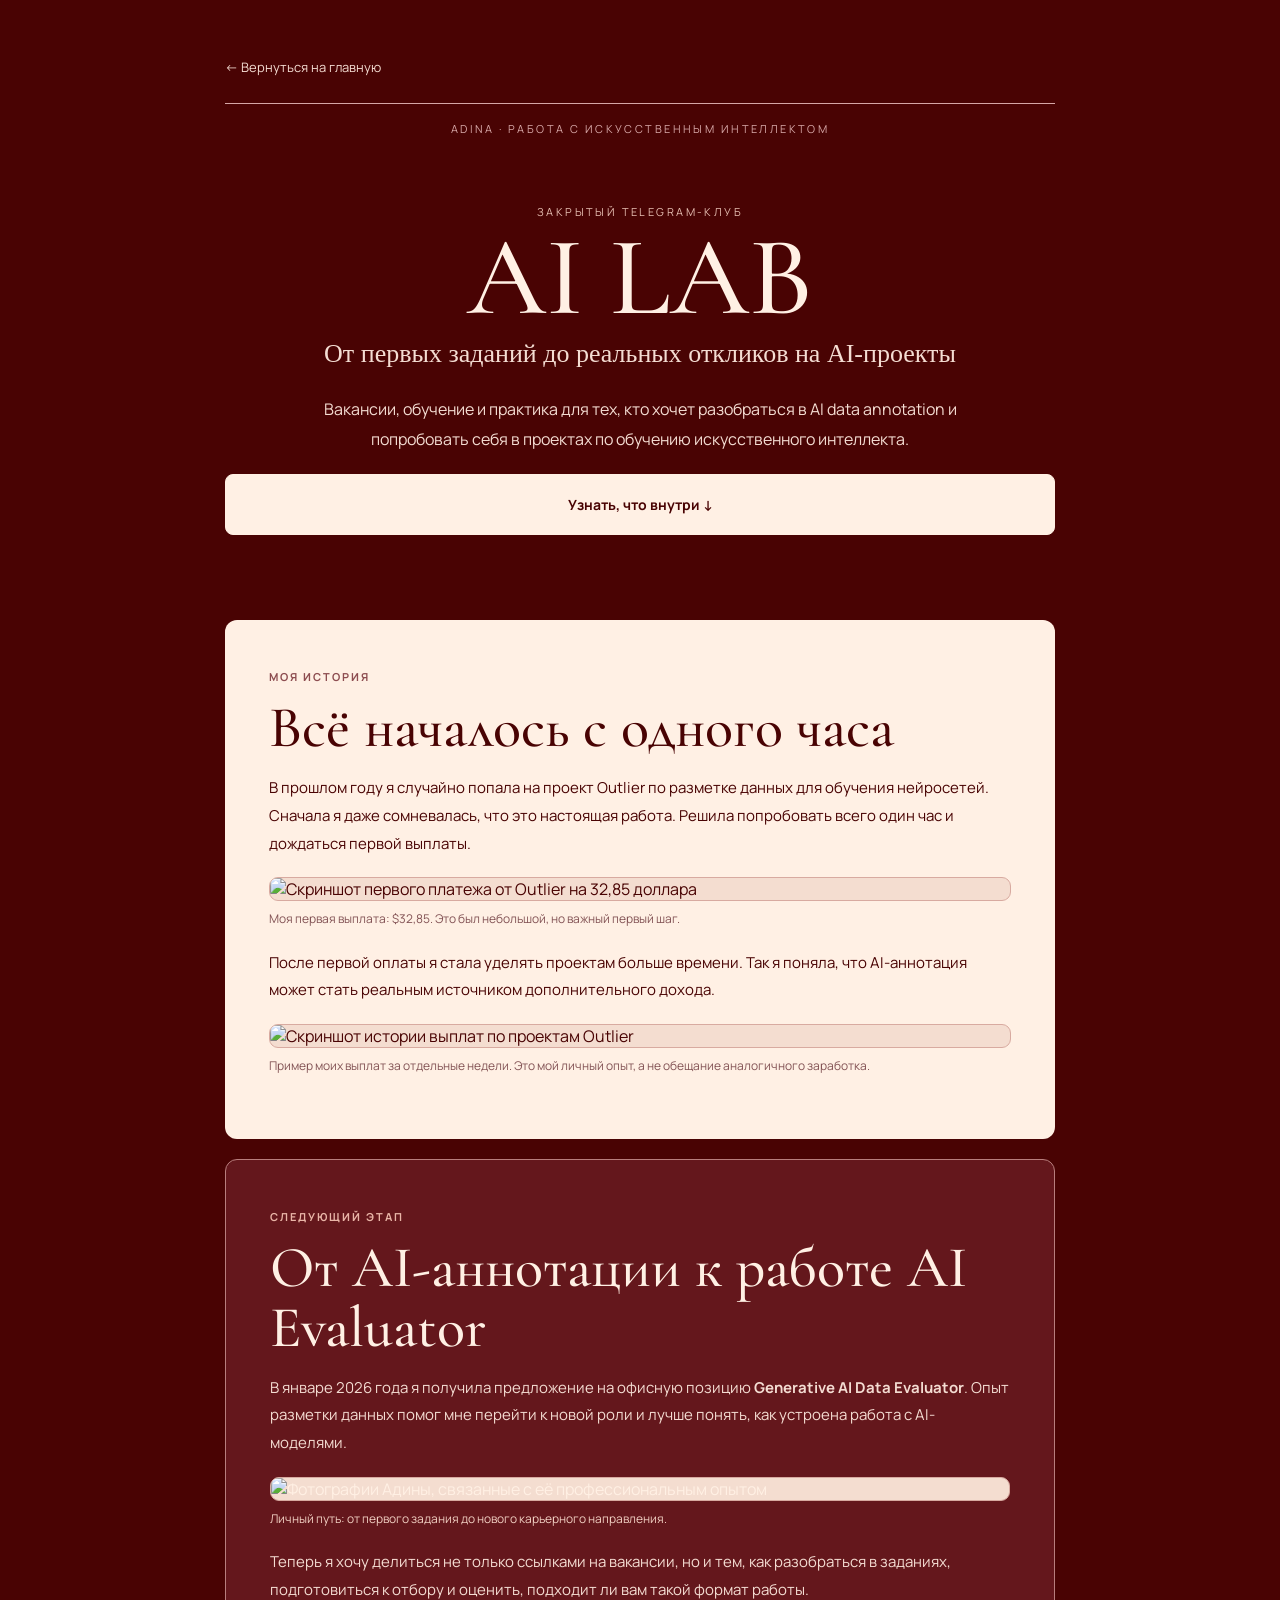
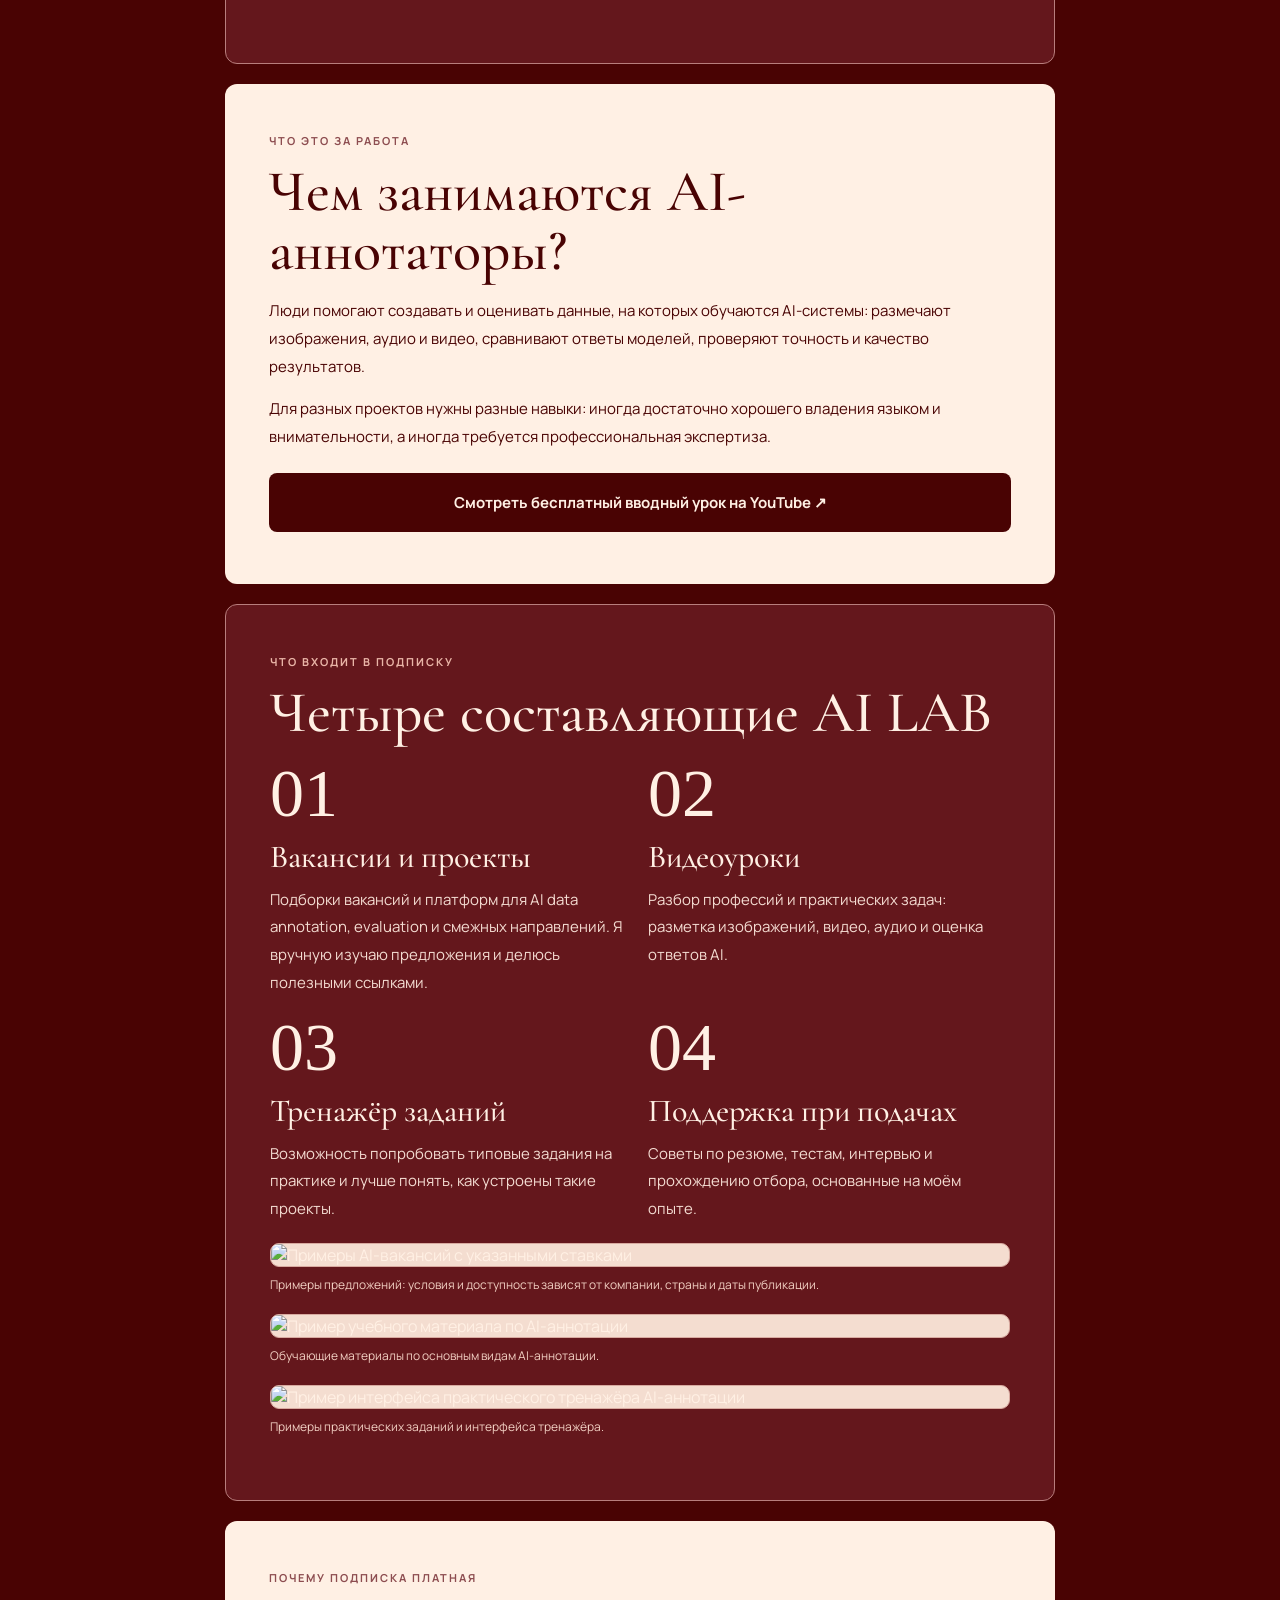
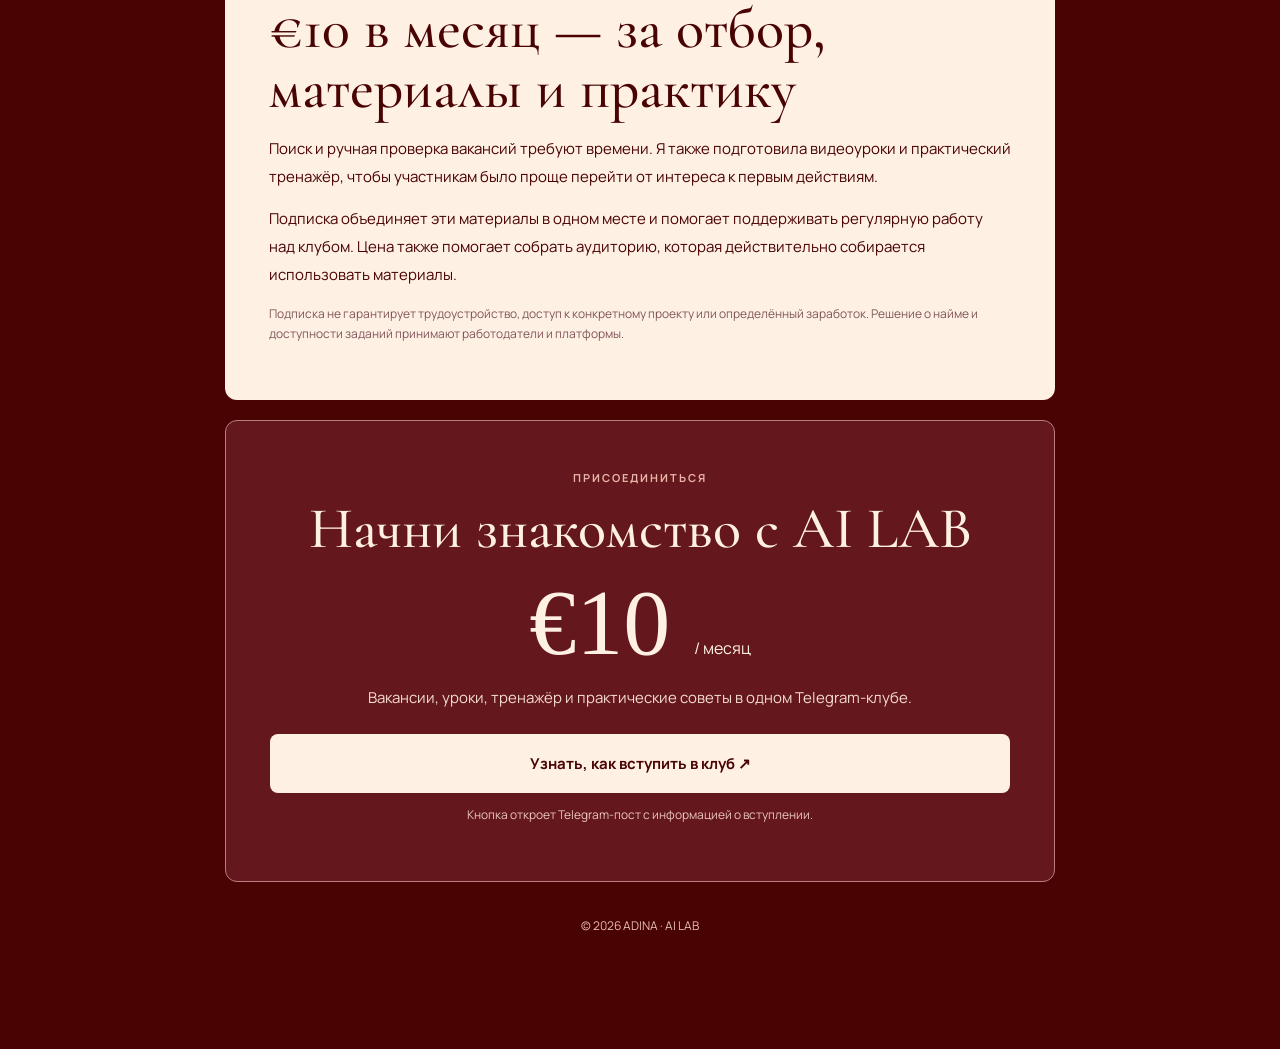
==== club.html @ 16bb2e1d "Add files via upload" ====
<!doctype html><html lang="ru"><head><meta charset="utf-8"><meta name="viewport" content="width=device-width,initial-scale=1"><meta name="theme-color" content="#490303"><meta name="description" content="AI LAB: закрытый Telegram-клуб с вакансиями в AI-аннотации, видеоуроками, практическими заданиями и поддержкой при подаче заявок. €10 в месяц."><title>AI LAB — клуб AI-вакансий | ADINA</title><link rel="stylesheet" href="style.css"></head><body><main class="shell club-shell"><a class="back" href="index.html">← Вернуться на главную</a><div class="topline product-topline">ADINA · работа с искусственным интеллектом</div><header class="club-hero"><div class="club-kicker">Закрытый Telegram-клуб</div><h1 class="club-heading">AI LAB</h1><div class="club-sub">От первых заданий до реальных откликов на AI-проекты</div><p class="club-intro">Вакансии, обучение и практика для тех, кто хочет разобраться в AI data annotation и попробовать себя в проектах по обучению искусственного интеллекта.</p><a class="cta" href="#inside">Узнать, что внутри ↓</a></header>
<section class="club-panel"><span class="club-label">Моя история</span><h2>Всё началось с одного часа</h2><p>В прошлом году я случайно попала на проект Outlier по разметке данных для обучения нейросетей. Сначала я даже сомневалась, что это настоящая работа. Решила попробовать всего один час и дождаться первой выплаты.</p><figure class="club-figure"><img class="club-image" src="assets/first-payment.webp" alt="Скриншот первого платежа от Outlier на 32,85 доллара" loading="lazy"><figcaption>Моя первая выплата: $32,85. Это был небольшой, но важный первый шаг.</figcaption></figure><p>После первой оплаты я стала уделять проектам больше времени. Так я поняла, что AI-аннотация может стать реальным источником дополнительного дохода.</p><figure class="club-figure"><img class="club-image" src="assets/earnings.webp" alt="Скриншот истории выплат по проектам Outlier" loading="lazy"><figcaption>Пример моих выплат за отдельные недели. Это мой личный опыт, а не обещание аналогичного заработка.</figcaption></figure></section>
<section class="club-panel dark"><span class="club-label">Следующий этап</span><h2>От AI-аннотации к работе AI Evaluator</h2><p>В январе 2026 года я получила предложение на офисную позицию <strong>Generative AI Data Evaluator</strong>. Опыт разметки данных помог мне перейти к новой роли и лучше понять, как устроена работа с AI-моделями.</p><figure class="club-figure"><img class="club-image photo" src="assets/career.webp" alt="Фотографии Адины, связанные с её профессиональным опытом" loading="lazy"><figcaption>Личный путь: от первого задания до нового карьерного направления.</figcaption></figure><p>Теперь я хочу делиться не только ссылками на вакансии, но и тем, как разобраться в заданиях, подготовиться к отбору и оценить, подходит ли вам такой формат работы.</p></section>
<section class="club-panel"><span class="club-label">Что это за работа</span><h2>Чем занимаются AI-аннотаторы?</h2><p>Люди помогают создавать и оценивать данные, на которых обучаются AI-системы: размечают изображения, аудио и видео, сравнивают ответы моделей, проверяют точность и качество результатов.</p><p>Для разных проектов нужны разные навыки: иногда достаточно хорошего владения языком и внимательности, а иногда требуется профессиональная экспертиза.</p><a class="club-button" href="https://youtu.be/3Psw8o1p6Ek?is=a_5B0WidxgVkuYPZ" target="_blank" rel="noopener noreferrer">Смотреть бесплатный вводный урок на YouTube ↗</a></section>
<section id="inside" class="club-panel dark"><span class="club-label">Что входит в подписку</span><h2>Четыре составляющие AI LAB</h2><div class="club-steps"><div><div class="club-number">01</div><h3>Вакансии и проекты</h3><p>Подборки вакансий и платформ для AI data annotation, evaluation и смежных направлений. Я вручную изучаю предложения и делюсь полезными ссылками.</p></div><div><div class="club-number">02</div><h3>Видеоуроки</h3><p>Разбор профессий и практических задач: разметка изображений, видео, аудио и оценка ответов AI.</p></div><div><div class="club-number">03</div><h3>Тренажёр заданий</h3><p>Возможность попробовать типовые задания на практике и лучше понять, как устроены такие проекты.</p></div><div><div class="club-number">04</div><h3>Поддержка при подачах</h3><p>Советы по резюме, тестам, интервью и прохождению отбора, основанные на моём опыте.</p></div></div><figure class="club-figure"><img class="club-image" src="assets/jobs.webp" alt="Примеры AI-вакансий с указанными ставками" loading="lazy"><figcaption>Примеры предложений: условия и доступность зависят от компании, страны и даты публикации.</figcaption></figure><figure class="club-figure"><img class="club-image" src="assets/lessons.webp" alt="Пример учебного материала по AI-аннотации" loading="lazy"><figcaption>Обучающие материалы по основным видам AI-аннотации.</figcaption></figure><figure class="club-figure"><img class="club-image" src="assets/practice.webp" alt="Пример интерфейса практического тренажёра AI-аннотации" loading="lazy"><figcaption>Примеры практических заданий и интерфейса тренажёра.</figcaption></figure></section>
<section class="club-panel"><span class="club-label">Почему подписка платная</span><h2>€10 в месяц — за отбор, материалы и практику</h2><p>Поиск и ручная проверка вакансий требуют времени. Я также подготовила видеоуроки и практический тренажёр, чтобы участникам было проще перейти от интереса к первым действиям.</p><p>Подписка объединяет эти материалы в одном месте и помогает поддерживать регулярную работу над клубом. Цена также помогает собрать аудиторию, которая действительно собирается использовать материалы.</p><p class="club-disclaimer">Подписка не гарантирует трудоустройство, доступ к конкретному проекту или определённый заработок. Решение о найме и доступности заданий принимают работодатели и платформы.</p></section>
<section class="club-panel dark" id="join" style="text-align:center"><span class="club-label">Присоединиться</span><h2>Начни знакомство с AI LAB</h2><div class="club-price">€10 <small>/ месяц</small></div><p>Вакансии, уроки, тренажёр и практические советы в одном Telegram-клубе.</p><a class="club-button light" href="https://t.me/adinayesimova/92" target="_blank" rel="noopener noreferrer">Узнать, как вступить в клуб ↗</a><p class="club-disclaimer">Кнопка откроет Telegram-пост с информацией о вступлении.</p></section><footer class="club-footer">© <span id="year"></span> ADINA · AI LAB</footer></main><script>document.getElementById('year').textContent=new Date().getFullYear()</script></body></html>
---- style.css ----
@import url('https://fonts.googleapis.com/css2?family=Cormorant+Garamond:wght@400;500;600&family=Manrope:wght@400;500;600;700&display=swap');
:root{--wine:#490303;--wine2:#64171c;--cream:#fff0e4;--rose:#d6a7a7;--ink:#3b0a0c}*{box-sizing:border-box}html{scroll-behavior:smooth}body{margin:0;background:var(--wine);color:var(--cream);font-family:Manrope,Arial,sans-serif}a{color:inherit} .shell{max-width:760px;margin:0 auto;padding:38px 18px 65px}.topline{border-top:1px solid var(--rose);padding-top:16px;text-align:center;letter-spacing:.22em;font-size:11px;text-transform:uppercase;color:var(--rose)}.brand{font:500 clamp(76px,16vw,130px)/.92 'Cormorant Garamond',Georgia,serif;letter-spacing:.055em;text-align:center;margin:35px 0 0}.subbrand{text-align:center;letter-spacing:.24em;text-transform:uppercase;font-size:11px;margin:10px 0 24px}.lead{text-align:center;line-height:1.8;color:#f4dcd2;max-width:470px;margin:0 auto 35px;font-size:14px}.frame{border:1px solid #bd8685;padding:10px;border-radius:100px 100px 16px 16px}.inner{border:1px solid #bd8685;border-radius:92px 92px 10px 10px;padding:40px 20px 26px;text-align:center}.eyebrow{text-transform:uppercase;letter-spacing:.2em;font-size:10px;color:var(--rose)}h1,h2,h3{font-family:'Cormorant Garamond',Georgia,serif;font-weight:500}h2{font-size:46px;line-height:1.03;margin:12px 0 16px}.links{display:grid;gap:12px;margin:28px 0}.link-card,.cta{display:flex;align-items:center;justify-content:space-between;gap:12px;background:var(--cream);color:var(--wine);padding:20px 20px;border:1px solid var(--cream);border-radius:8px;text-decoration:none;font-weight:700;font-size:14px;transition:transform .2s,background .2s}.link-card:hover,.cta:hover{transform:translateY(-2px);background:#f7dacf}.link-card small{display:block;font-size:11px;font-weight:400;opacity:.78;margin-top:6px;line-height:1.5}.link-card .arrow{font-size:23px;font-weight:400}.link-card.disabled{opacity:.58;cursor:default}.link-card.disabled:hover{transform:none;background:var(--cream)}.divider{height:1px;background:#9d6367;margin:38px 0 26px}.mini{text-align:center;font-size:11px;color:var(--rose);line-height:1.8}.back{text-decoration:none;font-size:13px;color:#f4dcd2}.product-title{font-size:clamp(52px,10vw,78px);line-height:.98;text-align:center;margin:42px 0 20px}.product-lead{text-align:center;color:#f4dcd2;font-size:15px;line-height:1.8;max-width:540px;margin:0 auto 35px}.cream-panel{background:var(--cream);color:var(--ink);border-radius:9px;padding:26px 24px;margin:18px 0}.cream-panel h2{font-size:39px}.cream-panel p,.cream-panel li{font-size:13px;line-height:1.9}.cream-panel ul{padding-left:21px}.stripe{height:19px;background:repeating-linear-gradient(90deg,var(--cream) 0,var(--cream) 13px,var(--wine) 13px,var(--wine) 26px);border:1px solid #bc8c88;margin:22px 0}.price{text-align:center;font:500 54px 'Cormorant Garamond',Georgia,serif;margin:12px 0}.note{text-align:center;font-size:12px;line-height:1.8;color:#f4dcd2}.cta{justify-content:center;margin:20px 0}.footer{text-align:center;margin-top:45px;color:var(--rose);font-size:11px}.footer a{text-decoration:underline}.faq details{border-bottom:1px solid #d5b6aa;padding:15px 0}.faq summary{cursor:pointer;font-size:13px;font-weight:700}.faq p{margin:12px 0 0}.status{border:1px solid #b98283;padding:14px;border-radius:7px;text-align:center;font-size:13px;line-height:1.7} @media(min-width:600px){.shell{padding:55px 35px 80px}.inner{padding:52px 50px 38px}.link-card{padding:23px 26px}}
/* Уточнения дизайна и удобства чтения */
.topline,.eyebrow,.subbrand{line-height:1.6;text-wrap:balance}
.lead{max-width:610px;text-wrap:balance;font-size:clamp(14px,2vw,17px);line-height:1.65}
.product-lead{max-width:680px;text-wrap:balance}
.link-card{text-align:left}
.link-card>span:first-child{min-width:0}
.centered{text-align:center}
.product-topline{margin-top:26px}
.product-shell{max-width:850px}
.product-title{font-size:clamp(47px,9vw,86px);text-wrap:balance;line-height:1.04}
.product-lead strong{color:var(--cream)}
.panel-eyebrow{color:#884449}
.cream-panel h2{text-wrap:balance;font-size:clamp(34px,6vw,47px)}
.cream-panel h3{font-size:25px;line-height:1.15;margin:0 0 7px}
.cream-panel p{margin:12px 0}
.feature-grid{display:grid;grid-template-columns:repeat(2,minmax(0,1fr));gap:12px;margin:24px 0 4px}
.feature{border:1px solid #d8b6ab;border-radius:7px;padding:17px;display:flex;flex-direction:column;gap:7px}
.feature strong{font-size:13px}.feature span{font-size:12px;line-height:1.65}
.steps{display:grid;gap:10px;margin:24px 0 5px}.step{display:flex;gap:16px;padding:16px 0;border-bottom:1px solid #d8b6ab}.step:last-child{border-bottom:0}
.step-num{font-family:'Cormorant Garamond',Georgia,serif;font-size:32px;line-height:1;color:#91494c;flex:0 0 37px}
.step p{margin:0}
.example{display:grid;grid-template-columns:1fr auto 1fr;gap:14px;align-items:center;margin:24px 0;padding:20px;border:1px solid #d8b6ab;border-radius:8px}
.example>div{display:flex;flex-direction:column;gap:8px}.example-label{font-size:10px;letter-spacing:.08em;text-transform:uppercase;color:#884449}.example strong{font-size:14px}.example small{font-size:11px;line-height:1.6}.example-arrow{font-size:25px;color:#884449}
.cream-panel .fineprint{font-size:11px;color:#7b5150;line-height:1.75}
.document-list{margin-top:20px}.document{display:flex;gap:18px;padding:18px 0;border-bottom:1px solid #d8b6ab}.document:last-child{border-bottom:0}.document>span{font-family:'Cormorant Garamond',Georgia,serif;font-size:30px;color:#884449;flex:0 0 34px}.document p{margin:0}
.closing-title{font-size:clamp(39px,7vw,56px);margin:14px 0}
.intro-cta{max-width:330px;margin:0 auto 32px}
@media(max-width:520px){.shell{padding:25px 13px 55px}.frame{border-radius:65px 65px 12px 12px;padding:7px}.inner{border-radius:59px 59px 8px 8px;padding:43px 16px 24px}.brand{font-size:clamp(72px,19vw,110px)}.lead{max-width:310px}.link-card{padding:16px 13px;font-size:12px;gap:7px}.link-card small{font-size:10px}.link-card .arrow{font-size:19px}.feature-grid{grid-template-columns:1fr}.cream-panel{padding:24px 18px}.example{grid-template-columns:1fr;gap:10px}.example-arrow{transform:rotate(90deg);justify-self:center}.product-title{margin-top:28px}.product-lead{font-size:14px}}

/* Консультации */
.consult-shell{max-width:940px}.consult-hero{text-align:center;padding:64px 10px 32px}.consult-hero .product-title{font-size:clamp(54px,9.5vw,92px);margin:22px auto;max-width:750px}.consult-hero em{font-weight:400;color:#e2b6aa}.consult-meta{display:flex;justify-content:center;gap:0;flex-wrap:wrap;margin:30px 0}.consult-meta span{padding:6px 22px;border-right:1px solid #c18b87;font-size:13px}.consult-meta span:last-child{border:0}.consult-cta{max-width:370px;margin:0 auto 30px}.opportunity-grid{display:grid;grid-template-columns:repeat(2,minmax(0,1fr));gap:16px;margin-top:24px}.opportunity{border:1px solid #d4b0a6;border-radius:8px;overflow:hidden}.opportunity h3{font-size:28px;margin:15px 15px 0}.opportunity p{margin:5px 15px 20px}.opportunity-art{height:165px;position:relative;display:flex;align-items:center;justify-content:center;overflow:hidden;border-bottom:1px solid #cfa49a}.opportunity-art span{font-family:Georgia,serif;font-size:105px;line-height:1;z-index:1}.opportunity-art b{font-size:45px;position:absolute;top:8px;left:25px;font-weight:400}.opportunity-art i{font-size:55px;position:absolute;right:20px;bottom:0;font-style:normal}.art-global{background:radial-gradient(circle at 52% 50%,#e8c6ac 0 27%,#ad6666 28% 30%,transparent 31%),repeating-linear-gradient(90deg,#e7c1b4 0 14px,#f9e4d6 14px 28px);color:#64171c}.art-volunteer{background:linear-gradient(135deg,#edc8ba,#b98083);color:#5a131a}.art-remote{background:repeating-linear-gradient(90deg,#6a1721 0 19px,#9f5c63 19px 22px);color:#ffe9d9}.art-career{background:radial-gradient(circle at 20% 20%,#fff0e4,transparent 45%),#d9aaa8;color:#5a131a}.consult-quote{text-align:center;padding:65px 20px}.consult-quote p{font:500 clamp(34px,6vw,57px)/1.1 'Cormorant Garamond',Georgia,serif;text-wrap:balance;max-width:730px;margin:22px auto}.consult-quote small{display:block;max-width:500px;margin:auto;color:#e6c3b6;line-height:1.8}.consult-form{display:grid;grid-template-columns:1fr 1fr;gap:17px;margin-top:24px}.consult-form label{display:flex;flex-direction:column;gap:8px;font-size:12px;font-weight:700}.consult-form label span{color:#8c454b}.consult-form label:has(textarea),.consult-form .consent,.consult-form .submit-cta,.form-status,.manual-fallback{grid-column:1/-1}.consult-form input:not([type=checkbox]),.consult-form textarea,.consult-form select{font:inherit;font-size:14px;border:1px solid #c9a29b;border-radius:6px;background:#fffaf5;color:#3b0a0c;padding:13px;width:100%;min-width:0}.consult-form textarea{resize:vertical}.consult-form input:focus,.consult-form select:focus,.consult-form textarea:focus{outline:2px solid #8c454b;outline-offset:2px}.consult-form .consent{display:flex;flex-direction:row;align-items:flex-start;gap:12px;font-size:11px;font-weight:400;line-height:1.6}.consult-form .consent input{margin-top:3px}.consult-form .consent span{color:#3b0a0c}.submit-cta{width:100%;cursor:pointer;background:#490303;color:#fff0e4;border-color:#490303;margin:0}.submit-cta:hover{background:#6b171c;color:#fff0e4}.form-status{margin:0;font-size:12px;line-height:1.6}.manual-fallback{border:1px solid #c9a29b;border-radius:7px;padding:15px;font-size:12px}.copy-button{background:#490303;color:#fff0e4;border:0;padding:12px 16px;border-radius:5px;cursor:pointer}.manual-fallback .back{color:#490303;margin-left:12px}.consult-form .manual-fallback[hidden]{display:none}
@media(max-width:600px){.opportunity-grid,.consult-form{grid-template-columns:1fr}.consult-hero{padding-top:38px}.opportunity-art{height:135px}.consult-meta span{padding:6px 13px;font-size:11px}.consult-quote{padding:45px 10px}.manual-fallback .back{display:block;margin:12px 0 0}}

/* Дополнительные направления консультаций */
.art-business{background:linear-gradient(135deg,#d6a7a7,#f7e3d6)}
.art-blog{background:linear-gradient(135deg,#e7c6b8,#c68c91)}

/* Consistent vector icons instead of iOS color emoji */
.opportunity-icon{width:128px;height:128px;fill:none;stroke:currentColor;stroke-width:5;stroke-linecap:round;stroke-linejoin:round;filter:drop-shadow(0 2px 0 rgba(73,3,3,.10))}
.art-remote .opportunity-icon{stroke:#fff0e4}
.website-trap{position:absolute!important;left:-9999px!important;width:1px!important;height:1px!important;overflow:hidden!important}
@media(max-width:600px){.opportunity-icon{width:112px;height:112px}}

/* v11: perfectly centered globe medallion and icon refinements */
.art-global{background:repeating-linear-gradient(90deg,#e7c1b4 0 14px,#f9e4d6 14px 28px)}
.art-global::before{content:"";position:absolute;left:50%;top:50%;transform:translate(-50%,-50%);width:142px;height:142px;border-radius:50%;background:#e8c6ac;border:7px solid #ad6666;box-sizing:border-box}
.art-global .opportunity-icon{position:relative;z-index:1}
.club-shell{max-width:900px}.club-hero{text-align:center;padding:66px 0 45px}.club-kicker{letter-spacing:.22em;text-transform:uppercase;color:#e4bcb0;font-size:11px}.club-heading{font-size:clamp(64px,12vw,112px);margin:10px 0 12px;line-height:.88}.club-sub{font-size:clamp(18px,3.4vw,26px);font-family:Georgia,serif;color:#f4dcd2}.club-intro{max-width:650px;margin:26px auto 0;line-height:1.85;color:#f4dcd2}.club-panel{background:#fff0e4;color:#490303;border-radius:12px;padding:clamp(22px,5vw,44px);margin:20px 0}.club-panel h2{font-size:clamp(38px,6vw,58px)}.club-panel p,.club-panel li{font-size:15px;line-height:1.85}.club-panel.dark{background:#64171c;color:#fff0e4;border:1px solid #b87e7d}.club-panel.dark p{color:#f4dcd2}.club-image{display:block;width:100%;height:auto;max-height:360px;object-fit:contain;background:#f4ddd0;border-radius:9px;margin:20px 0 5px;border:1px solid #d8aaa0}.club-image.photo{max-height:390px;object-fit:cover}.club-figure{margin:20px 0}.club-figure figcaption{font-size:12px;line-height:1.6;color:#835355;margin-top:8px}.club-panel.dark .club-figure figcaption{color:#f1cfc2}.club-columns{display:grid;grid-template-columns:repeat(2,minmax(0,1fr));gap:16px}.club-columns .club-panel{margin:0}.club-label{font-size:11px;text-transform:uppercase;letter-spacing:.18em;color:#8d4d50;font-weight:700}.club-panel.dark .club-label{color:#e9b5a7}.club-number{font:500 68px Georgia,serif;line-height:1}.club-price{font:500 clamp(60px,11vw,94px)/1 Georgia,serif;text-align:center}.club-price small{font:400 16px Manrope,Arial,sans-serif}.club-button{display:block;text-align:center;text-decoration:none;background:#490303;color:#fff0e4;padding:19px;border-radius:8px;font-size:15px;font-weight:700;margin:22px 0 8px}.club-button.light{background:#fff0e4;color:#490303}.club-button:hover{filter:brightness(1.15)}.club-disclaimer{font-size:12px!important;color:#81565a;line-height:1.7!important}.club-panel.dark .club-disclaimer{color:#eac6bb}.club-steps{display:grid;grid-template-columns:repeat(2,minmax(0,1fr));gap:16px}.club-steps h3{font-size:32px;margin:10px 0}.club-steps p{margin:0}.club-panel ul{padding-left:20px}.club-footer{text-align:center;margin:35px 0;color:#e5beb1;font-size:12px}
@media(max-width:620px){.club-columns,.club-steps{grid-template-columns:1fr}.club-hero{padding:38px 0}.club-panel{padding:22px}.club-image{max-height:280px}}
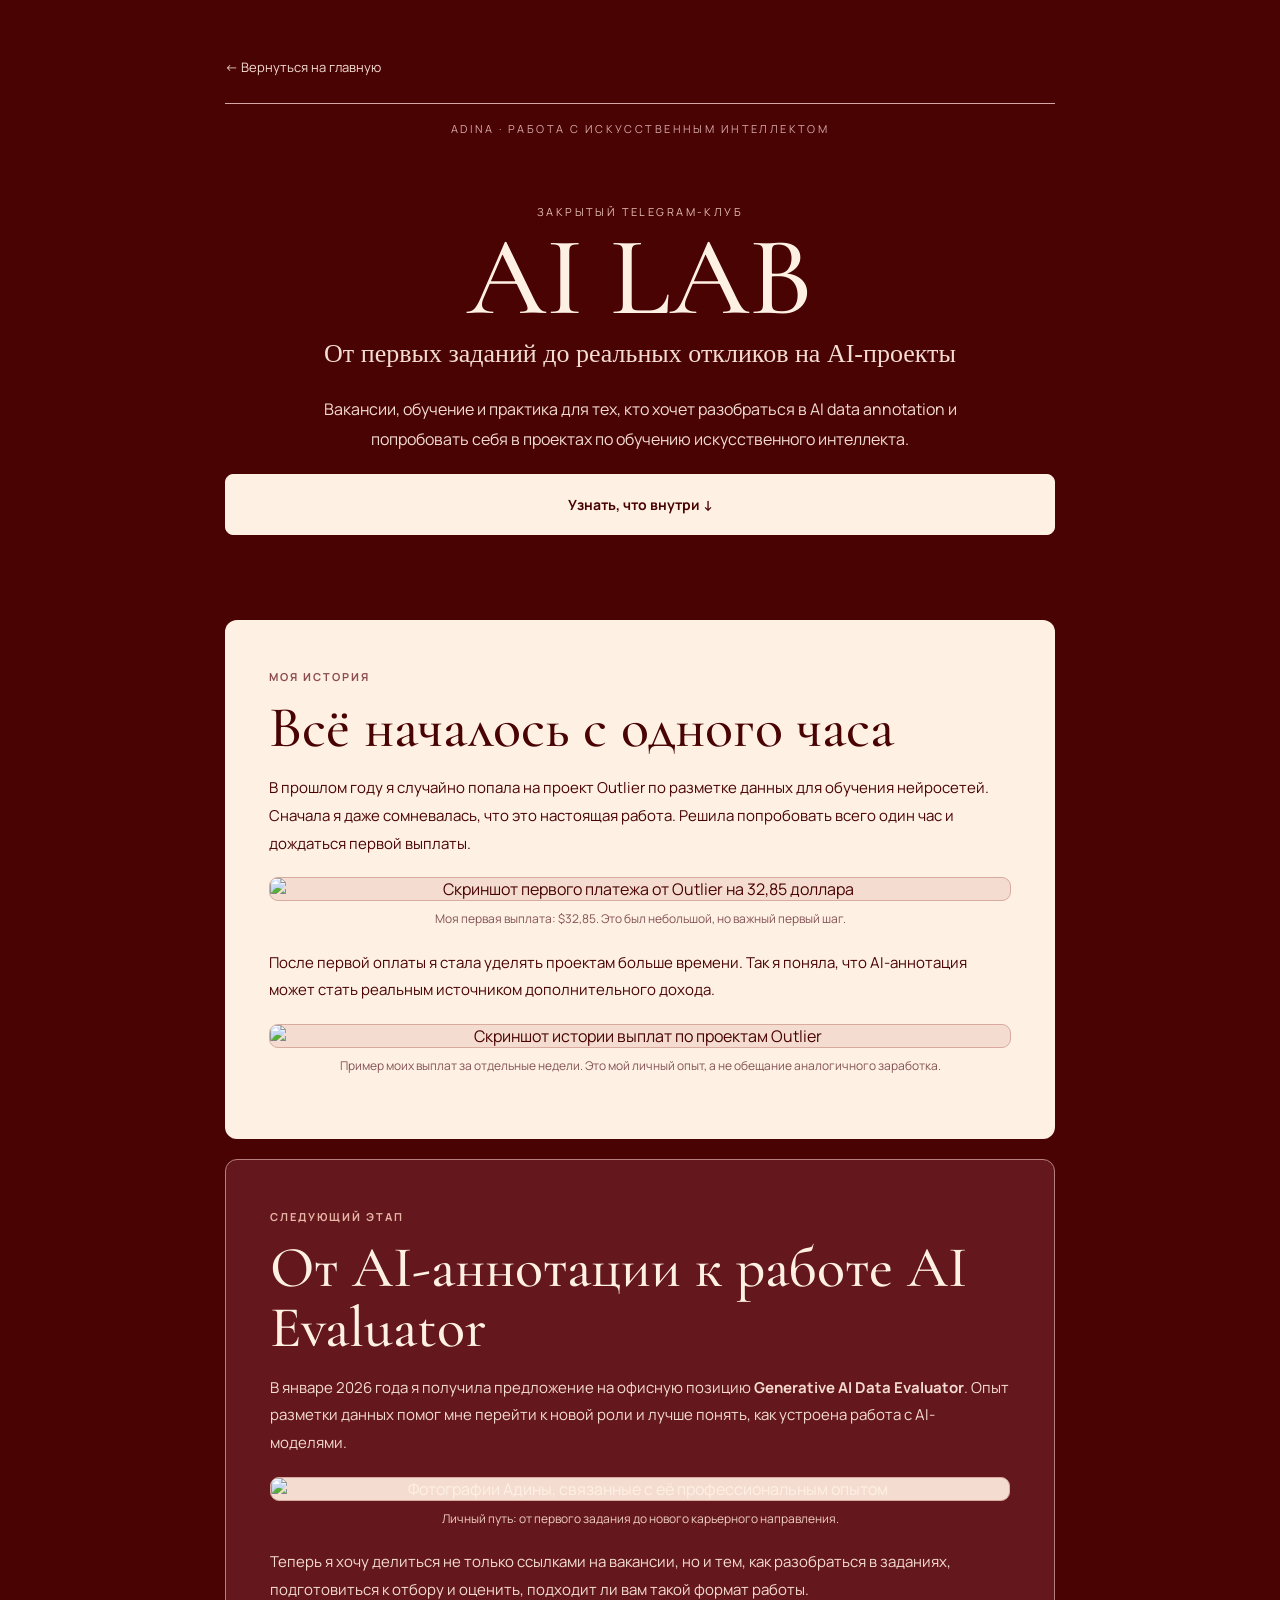
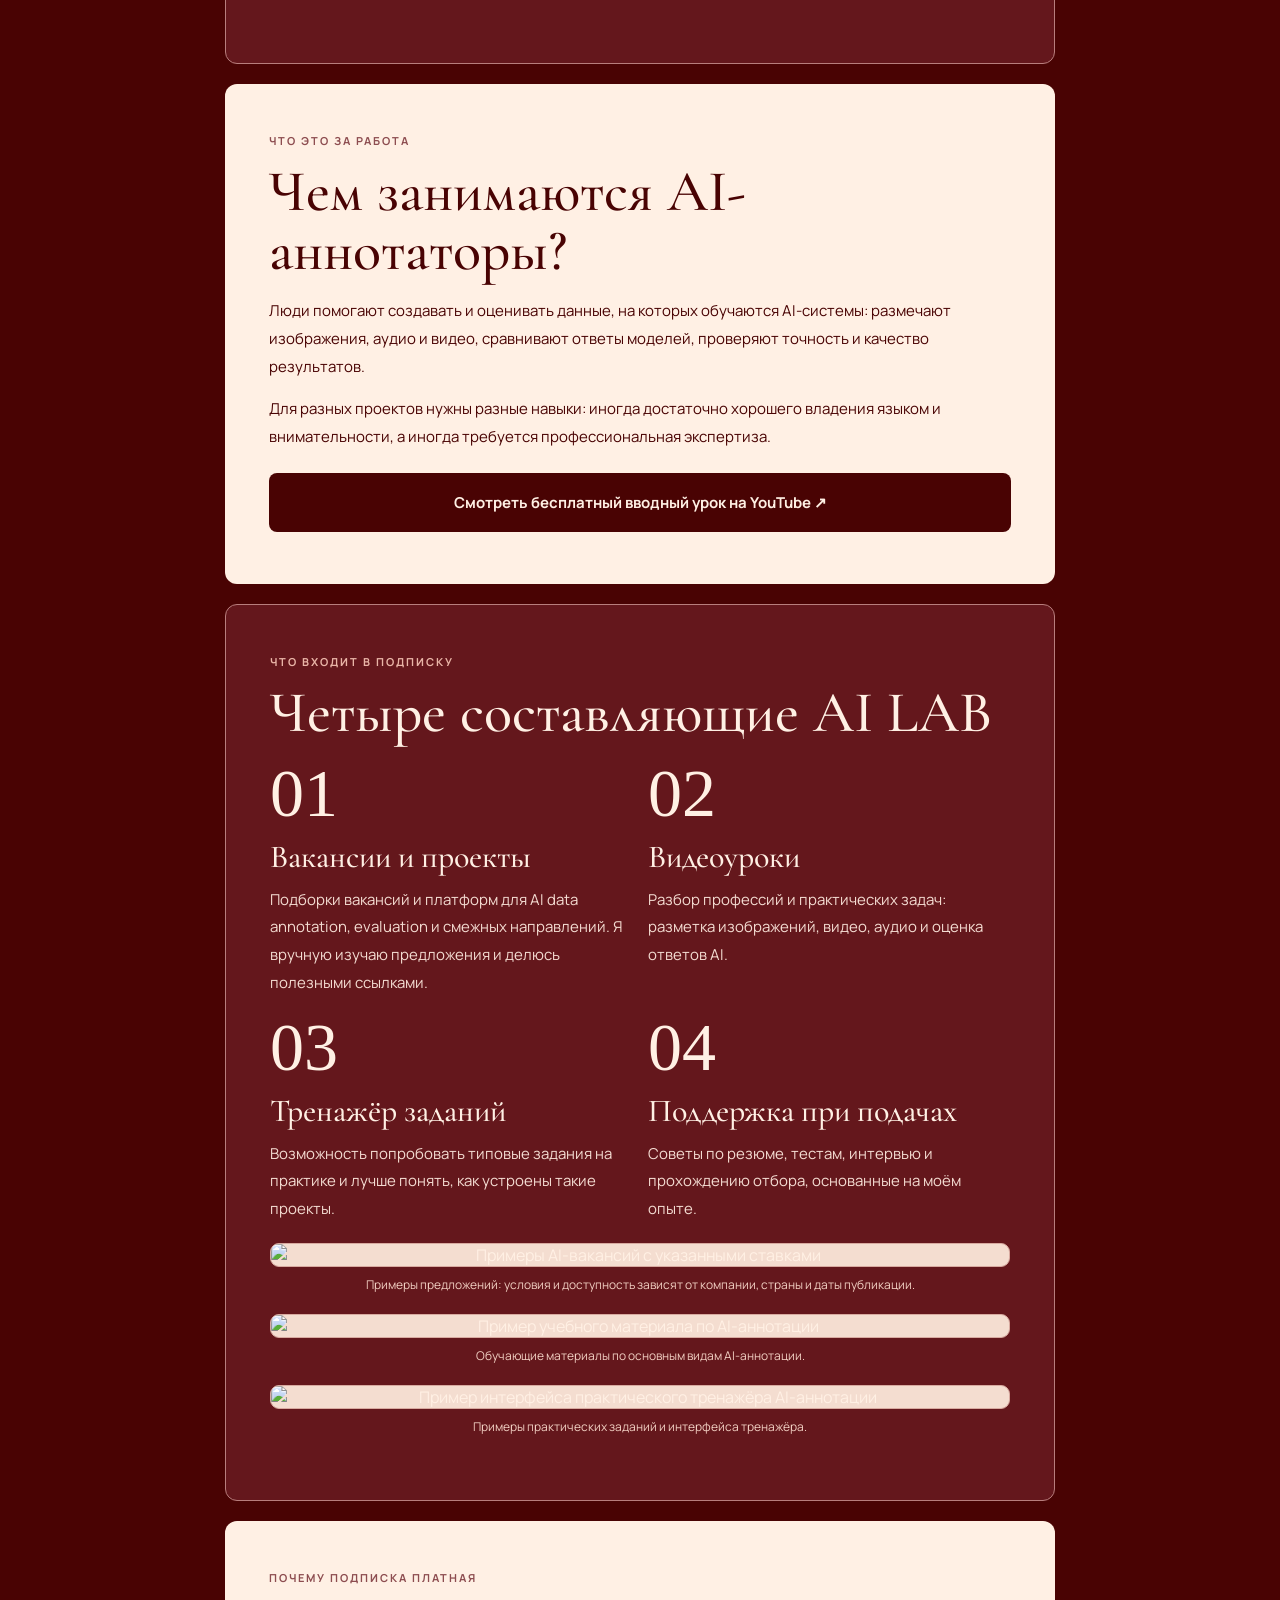
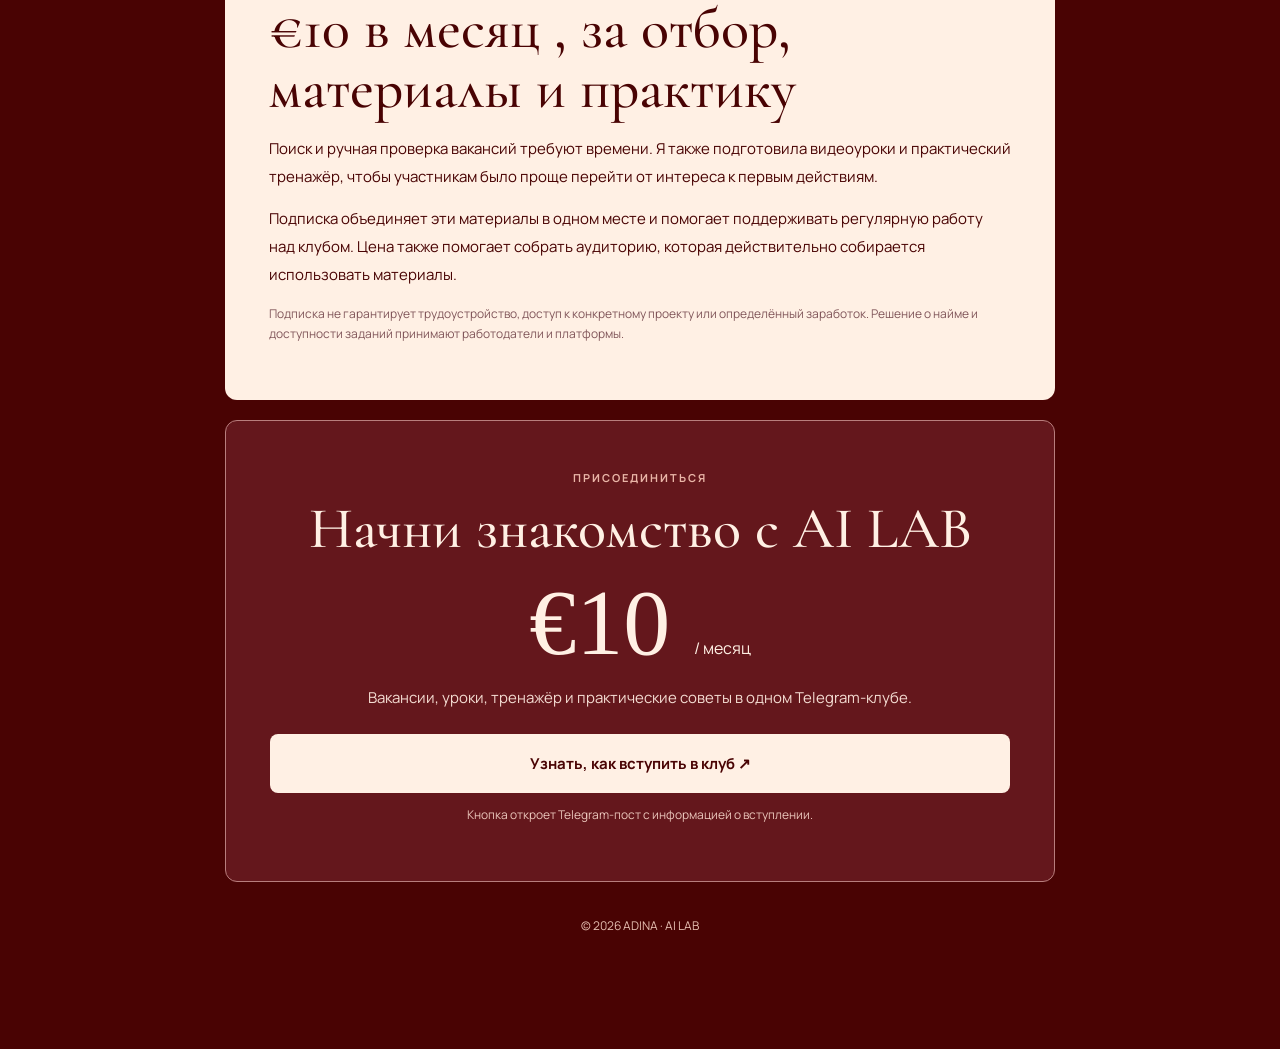
==== commit dd4e77b2: "Add files via upload" ====
--- a/club.html
+++ b/club.html
@@ -1,7 +1,7 @@
-<!doctype html><html lang="ru"><head><meta charset="utf-8"><meta name="viewport" content="width=device-width,initial-scale=1"><meta name="theme-color" content="#490303"><meta name="description" content="AI LAB: закрытый Telegram-клуб с вакансиями в AI-аннотации, видеоуроками, практическими заданиями и поддержкой при подаче заявок. €10 в месяц."><title>AI LAB — клуб AI-вакансий | ADINA</title><link rel="stylesheet" href="style.css"></head><body><main class="shell club-shell"><a class="back" href="index.html">← Вернуться на главную</a><div class="topline product-topline">ADINA · работа с искусственным интеллектом</div><header class="club-hero"><div class="club-kicker">Закрытый Telegram-клуб</div><h1 class="club-heading">AI LAB</h1><div class="club-sub">От первых заданий до реальных откликов на AI-проекты</div><p class="club-intro">Вакансии, обучение и практика для тех, кто хочет разобраться в AI data annotation и попробовать себя в проектах по обучению искусственного интеллекта.</p><a class="cta" href="#inside">Узнать, что внутри ↓</a></header>
-<section class="club-panel"><span class="club-label">Моя история</span><h2>Всё началось с одного часа</h2><p>В прошлом году я случайно попала на проект Outlier по разметке данных для обучения нейросетей. Сначала я даже сомневалась, что это настоящая работа. Решила попробовать всего один час и дождаться первой выплаты.</p><figure class="club-figure"><img class="club-image" src="assets/first-payment.webp" alt="Скриншот первого платежа от Outlier на 32,85 доллара" loading="lazy"><figcaption>Моя первая выплата: $32,85. Это был небольшой, но важный первый шаг.</figcaption></figure><p>После первой оплаты я стала уделять проектам больше времени. Так я поняла, что AI-аннотация может стать реальным источником дополнительного дохода.</p><figure class="club-figure"><img class="club-image" src="assets/earnings.webp" alt="Скриншот истории выплат по проектам Outlier" loading="lazy"><figcaption>Пример моих выплат за отдельные недели. Это мой личный опыт, а не обещание аналогичного заработка.</figcaption></figure></section>
-<section class="club-panel dark"><span class="club-label">Следующий этап</span><h2>От AI-аннотации к работе AI Evaluator</h2><p>В январе 2026 года я получила предложение на офисную позицию <strong>Generative AI Data Evaluator</strong>. Опыт разметки данных помог мне перейти к новой роли и лучше понять, как устроена работа с AI-моделями.</p><figure class="club-figure"><img class="club-image photo" src="assets/career.webp" alt="Фотографии Адины, связанные с её профессиональным опытом" loading="lazy"><figcaption>Личный путь: от первого задания до нового карьерного направления.</figcaption></figure><p>Теперь я хочу делиться не только ссылками на вакансии, но и тем, как разобраться в заданиях, подготовиться к отбору и оценить, подходит ли вам такой формат работы.</p></section>
+<!doctype html><html lang="ru"><head><meta charset="utf-8"><meta name="viewport" content="width=device-width,initial-scale=1"><meta name="theme-color" content="#490303"><meta name="description" content="AI LAB: закрытый Telegram-клуб с вакансиями в AI-аннотации, видеоуроками, практическими заданиями и поддержкой при подаче заявок. €10 в месяц."><title>AI LAB , клуб AI-вакансий | ADINA</title><link rel="stylesheet" href="style.css"></head><body><main class="shell club-shell"><a class="back" href="index.html">← Вернуться на главную</a><div class="topline product-topline">ADINA · работа с искусственным интеллектом</div><header class="club-hero"><div class="club-kicker">Закрытый Telegram-клуб</div><h1 class="club-heading">AI LAB</h1><div class="club-sub">От первых заданий до реальных откликов на AI-проекты</div><p class="club-intro">Вакансии, обучение и практика для тех, кто хочет разобраться в AI data annotation и попробовать себя в проектах по обучению искусственного интеллекта.</p><a class="cta" href="#inside">Узнать, что внутри ↓</a></header>
+<section class="club-panel"><span class="club-label">Моя история</span><h2>Всё началось с одного часа</h2><p>В прошлом году я случайно попала на проект Outlier по разметке данных для обучения нейросетей. Сначала я даже сомневалась, что это настоящая работа. Решила попробовать всего один час и дождаться первой выплаты.</p><figure class="club-figure"><img class="club-image" src="assets/first-payment.png" alt="Скриншот первого платежа от Outlier на 32,85 доллара" loading="lazy"><figcaption>Моя первая выплата: $32,85. Это был небольшой, но важный первый шаг.</figcaption></figure><p>После первой оплаты я стала уделять проектам больше времени. Так я поняла, что AI-аннотация может стать реальным источником дополнительного дохода.</p><figure class="club-figure"><img class="club-image" src="assets/earnings.png" alt="Скриншот истории выплат по проектам Outlier" loading="lazy"><figcaption>Пример моих выплат за отдельные недели. Это мой личный опыт, а не обещание аналогичного заработка.</figcaption></figure></section>
+<section class="club-panel dark"><span class="club-label">Следующий этап</span><h2>От AI-аннотации к работе AI Evaluator</h2><p>В январе 2026 года я получила предложение на офисную позицию <strong>Generative AI Data Evaluator</strong>. Опыт разметки данных помог мне перейти к новой роли и лучше понять, как устроена работа с AI-моделями.</p><figure class="club-figure"><img class="club-image photo" src="assets/career.png" alt="Фотографии Адины, связанные с её профессиональным опытом" loading="lazy"><figcaption>Личный путь: от первого задания до нового карьерного направления.</figcaption></figure><p>Теперь я хочу делиться не только ссылками на вакансии, но и тем, как разобраться в заданиях, подготовиться к отбору и оценить, подходит ли вам такой формат работы.</p></section>
 <section class="club-panel"><span class="club-label">Что это за работа</span><h2>Чем занимаются AI-аннотаторы?</h2><p>Люди помогают создавать и оценивать данные, на которых обучаются AI-системы: размечают изображения, аудио и видео, сравнивают ответы моделей, проверяют точность и качество результатов.</p><p>Для разных проектов нужны разные навыки: иногда достаточно хорошего владения языком и внимательности, а иногда требуется профессиональная экспертиза.</p><a class="club-button" href="https://youtu.be/3Psw8o1p6Ek?is=a_5B0WidxgVkuYPZ" target="_blank" rel="noopener noreferrer">Смотреть бесплатный вводный урок на YouTube ↗</a></section>
-<section id="inside" class="club-panel dark"><span class="club-label">Что входит в подписку</span><h2>Четыре составляющие AI LAB</h2><div class="club-steps"><div><div class="club-number">01</div><h3>Вакансии и проекты</h3><p>Подборки вакансий и платформ для AI data annotation, evaluation и смежных направлений. Я вручную изучаю предложения и делюсь полезными ссылками.</p></div><div><div class="club-number">02</div><h3>Видеоуроки</h3><p>Разбор профессий и практических задач: разметка изображений, видео, аудио и оценка ответов AI.</p></div><div><div class="club-number">03</div><h3>Тренажёр заданий</h3><p>Возможность попробовать типовые задания на практике и лучше понять, как устроены такие проекты.</p></div><div><div class="club-number">04</div><h3>Поддержка при подачах</h3><p>Советы по резюме, тестам, интервью и прохождению отбора, основанные на моём опыте.</p></div></div><figure class="club-figure"><img class="club-image" src="assets/jobs.webp" alt="Примеры AI-вакансий с указанными ставками" loading="lazy"><figcaption>Примеры предложений: условия и доступность зависят от компании, страны и даты публикации.</figcaption></figure><figure class="club-figure"><img class="club-image" src="assets/lessons.webp" alt="Пример учебного материала по AI-аннотации" loading="lazy"><figcaption>Обучающие материалы по основным видам AI-аннотации.</figcaption></figure><figure class="club-figure"><img class="club-image" src="assets/practice.webp" alt="Пример интерфейса практического тренажёра AI-аннотации" loading="lazy"><figcaption>Примеры практических заданий и интерфейса тренажёра.</figcaption></figure></section>
-<section class="club-panel"><span class="club-label">Почему подписка платная</span><h2>€10 в месяц — за отбор, материалы и практику</h2><p>Поиск и ручная проверка вакансий требуют времени. Я также подготовила видеоуроки и практический тренажёр, чтобы участникам было проще перейти от интереса к первым действиям.</p><p>Подписка объединяет эти материалы в одном месте и помогает поддерживать регулярную работу над клубом. Цена также помогает собрать аудиторию, которая действительно собирается использовать материалы.</p><p class="club-disclaimer">Подписка не гарантирует трудоустройство, доступ к конкретному проекту или определённый заработок. Решение о найме и доступности заданий принимают работодатели и платформы.</p></section>
+<section id="inside" class="club-panel dark"><span class="club-label">Что входит в подписку</span><h2>Четыре составляющие AI LAB</h2><div class="club-steps"><div><div class="club-number">01</div><h3>Вакансии и проекты</h3><p>Подборки вакансий и платформ для AI data annotation, evaluation и смежных направлений. Я вручную изучаю предложения и делюсь полезными ссылками.</p></div><div><div class="club-number">02</div><h3>Видеоуроки</h3><p>Разбор профессий и практических задач: разметка изображений, видео, аудио и оценка ответов AI.</p></div><div><div class="club-number">03</div><h3>Тренажёр заданий</h3><p>Возможность попробовать типовые задания на практике и лучше понять, как устроены такие проекты.</p></div><div><div class="club-number">04</div><h3>Поддержка при подачах</h3><p>Советы по резюме, тестам, интервью и прохождению отбора, основанные на моём опыте.</p></div></div><figure class="club-figure"><img class="club-image" src="assets/jobs.png" alt="Примеры AI-вакансий с указанными ставками" loading="lazy"><figcaption>Примеры предложений: условия и доступность зависят от компании, страны и даты публикации.</figcaption></figure><figure class="club-figure"><img class="club-image" src="assets/lessons.png" alt="Пример учебного материала по AI-аннотации" loading="lazy"><figcaption>Обучающие материалы по основным видам AI-аннотации.</figcaption></figure><figure class="club-figure"><img class="club-image" src="assets/practice.png" alt="Пример интерфейса практического тренажёра AI-аннотации" loading="lazy"><figcaption>Примеры практических заданий и интерфейса тренажёра.</figcaption></figure></section>
+<section class="club-panel"><span class="club-label">Почему подписка платная</span><h2>€10 в месяц , за отбор, материалы и практику</h2><p>Поиск и ручная проверка вакансий требуют времени. Я также подготовила видеоуроки и практический тренажёр, чтобы участникам было проще перейти от интереса к первым действиям.</p><p>Подписка объединяет эти материалы в одном месте и помогает поддерживать регулярную работу над клубом. Цена также помогает собрать аудиторию, которая действительно собирается использовать материалы.</p><p class="club-disclaimer">Подписка не гарантирует трудоустройство, доступ к конкретному проекту или определённый заработок. Решение о найме и доступности заданий принимают работодатели и платформы.</p></section>
 <section class="club-panel dark" id="join" style="text-align:center"><span class="club-label">Присоединиться</span><h2>Начни знакомство с AI LAB</h2><div class="club-price">€10 <small>/ месяц</small></div><p>Вакансии, уроки, тренажёр и практические советы в одном Telegram-клубе.</p><a class="club-button light" href="https://t.me/adinayesimova/92" target="_blank" rel="noopener noreferrer">Узнать, как вступить в клуб ↗</a><p class="club-disclaimer">Кнопка откроет Telegram-пост с информацией о вступлении.</p></section><footer class="club-footer">© <span id="year"></span> ADINA · AI LAB</footer></main><script>document.getElementById('year').textContent=new Date().getFullYear()</script></body></html>
--- a/style.css
+++ b/style.css
@@ -49,3 +49,9 @@
 .art-global .opportunity-icon{position:relative;z-index:1}
 .club-shell{max-width:900px}.club-hero{text-align:center;padding:66px 0 45px}.club-kicker{letter-spacing:.22em;text-transform:uppercase;color:#e4bcb0;font-size:11px}.club-heading{font-size:clamp(64px,12vw,112px);margin:10px 0 12px;line-height:.88}.club-sub{font-size:clamp(18px,3.4vw,26px);font-family:Georgia,serif;color:#f4dcd2}.club-intro{max-width:650px;margin:26px auto 0;line-height:1.85;color:#f4dcd2}.club-panel{background:#fff0e4;color:#490303;border-radius:12px;padding:clamp(22px,5vw,44px);margin:20px 0}.club-panel h2{font-size:clamp(38px,6vw,58px)}.club-panel p,.club-panel li{font-size:15px;line-height:1.85}.club-panel.dark{background:#64171c;color:#fff0e4;border:1px solid #b87e7d}.club-panel.dark p{color:#f4dcd2}.club-image{display:block;width:100%;height:auto;max-height:360px;object-fit:contain;background:#f4ddd0;border-radius:9px;margin:20px 0 5px;border:1px solid #d8aaa0}.club-image.photo{max-height:390px;object-fit:cover}.club-figure{margin:20px 0}.club-figure figcaption{font-size:12px;line-height:1.6;color:#835355;margin-top:8px}.club-panel.dark .club-figure figcaption{color:#f1cfc2}.club-columns{display:grid;grid-template-columns:repeat(2,minmax(0,1fr));gap:16px}.club-columns .club-panel{margin:0}.club-label{font-size:11px;text-transform:uppercase;letter-spacing:.18em;color:#8d4d50;font-weight:700}.club-panel.dark .club-label{color:#e9b5a7}.club-number{font:500 68px Georgia,serif;line-height:1}.club-price{font:500 clamp(60px,11vw,94px)/1 Georgia,serif;text-align:center}.club-price small{font:400 16px Manrope,Arial,sans-serif}.club-button{display:block;text-align:center;text-decoration:none;background:#490303;color:#fff0e4;padding:19px;border-radius:8px;font-size:15px;font-weight:700;margin:22px 0 8px}.club-button.light{background:#fff0e4;color:#490303}.club-button:hover{filter:brightness(1.15)}.club-disclaimer{font-size:12px!important;color:#81565a;line-height:1.7!important}.club-panel.dark .club-disclaimer{color:#eac6bb}.club-steps{display:grid;grid-template-columns:repeat(2,minmax(0,1fr));gap:16px}.club-steps h3{font-size:32px;margin:10px 0}.club-steps p{margin:0}.club-panel ul{padding-left:20px}.club-footer{text-align:center;margin:35px 0;color:#e5beb1;font-size:12px}
 @media(max-width:620px){.club-columns,.club-steps{grid-template-columns:1fr}.club-hero{padding:38px 0}.club-panel{padding:22px}.club-image{max-height:280px}}
+
+/* V13: render screenshot crops at native resolution without browser enlargement */
+.club-figure{text-align:center}
+.club-image{width:auto;max-width:100%;max-height:none;height:auto;margin:20px auto 5px;object-fit:contain}
+.club-image.photo{max-height:none;object-fit:contain}
+@media(max-width:620px){.club-image{max-height:none}}
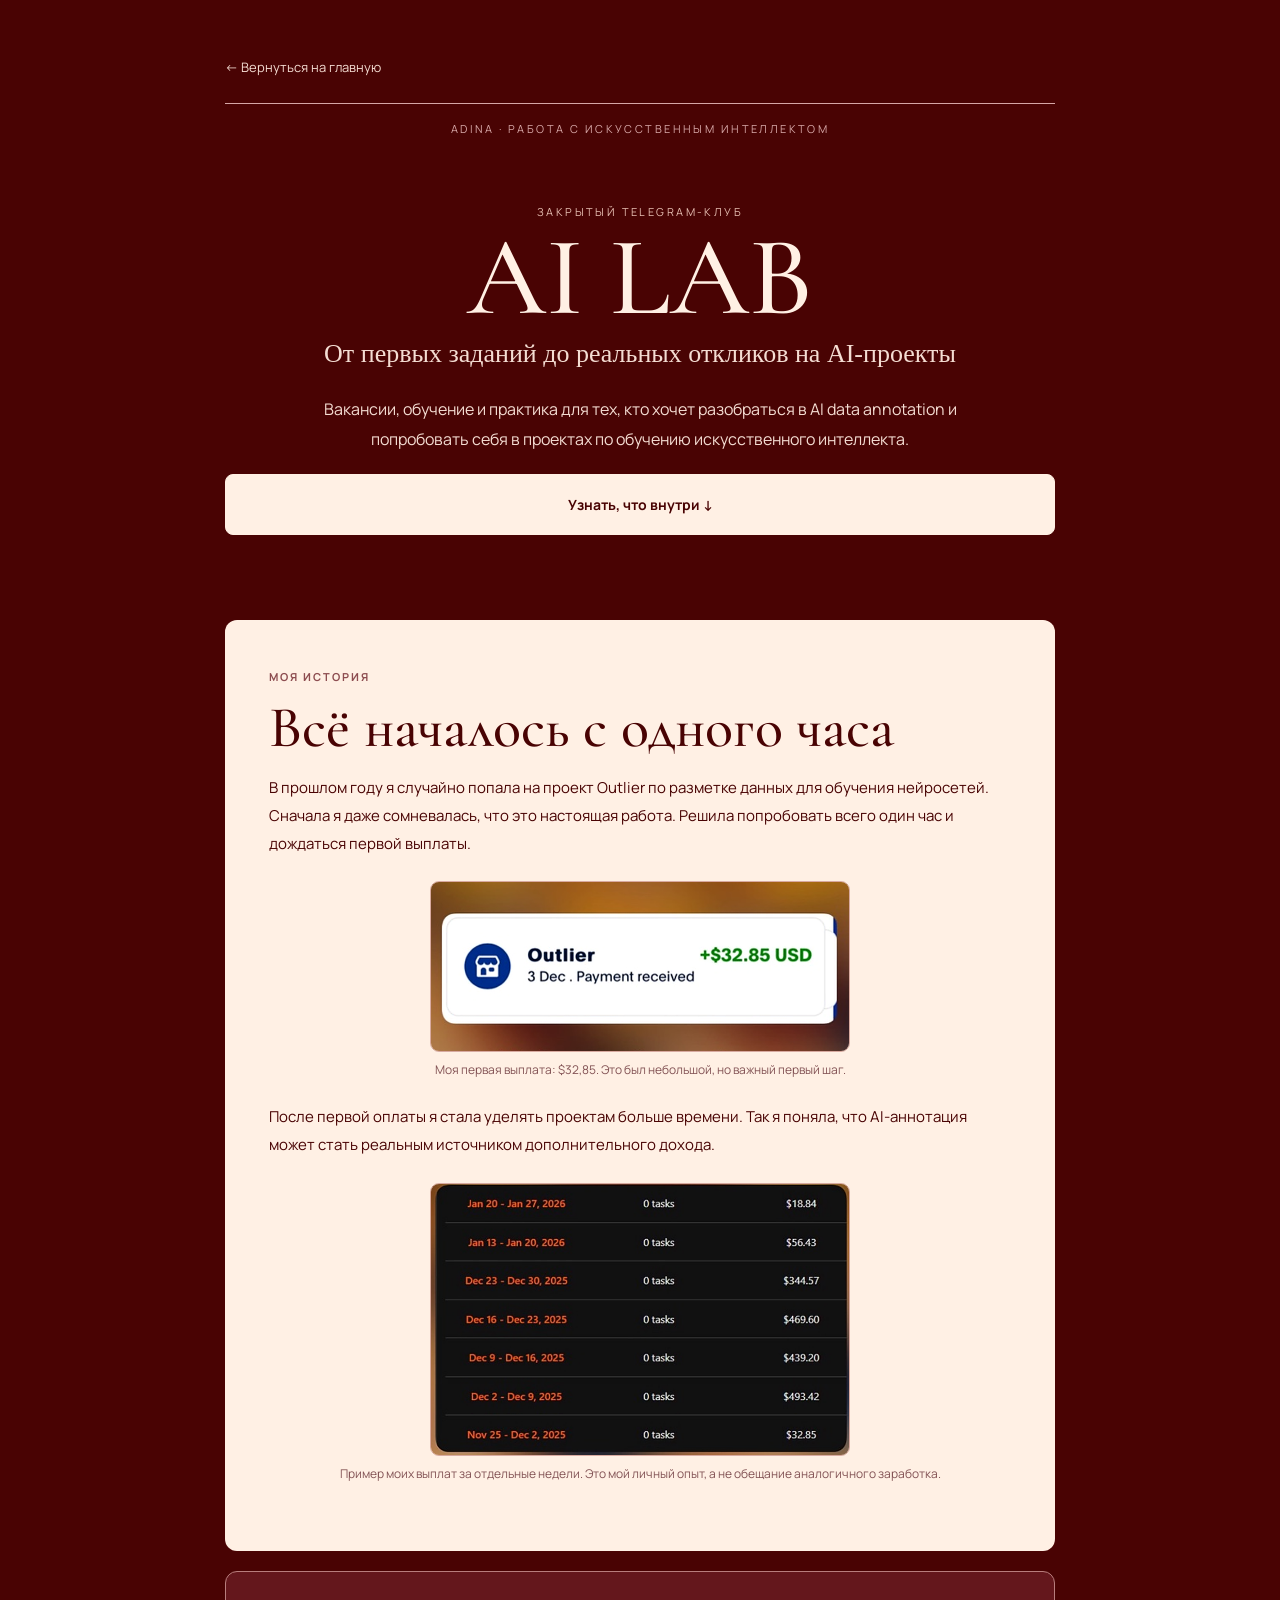
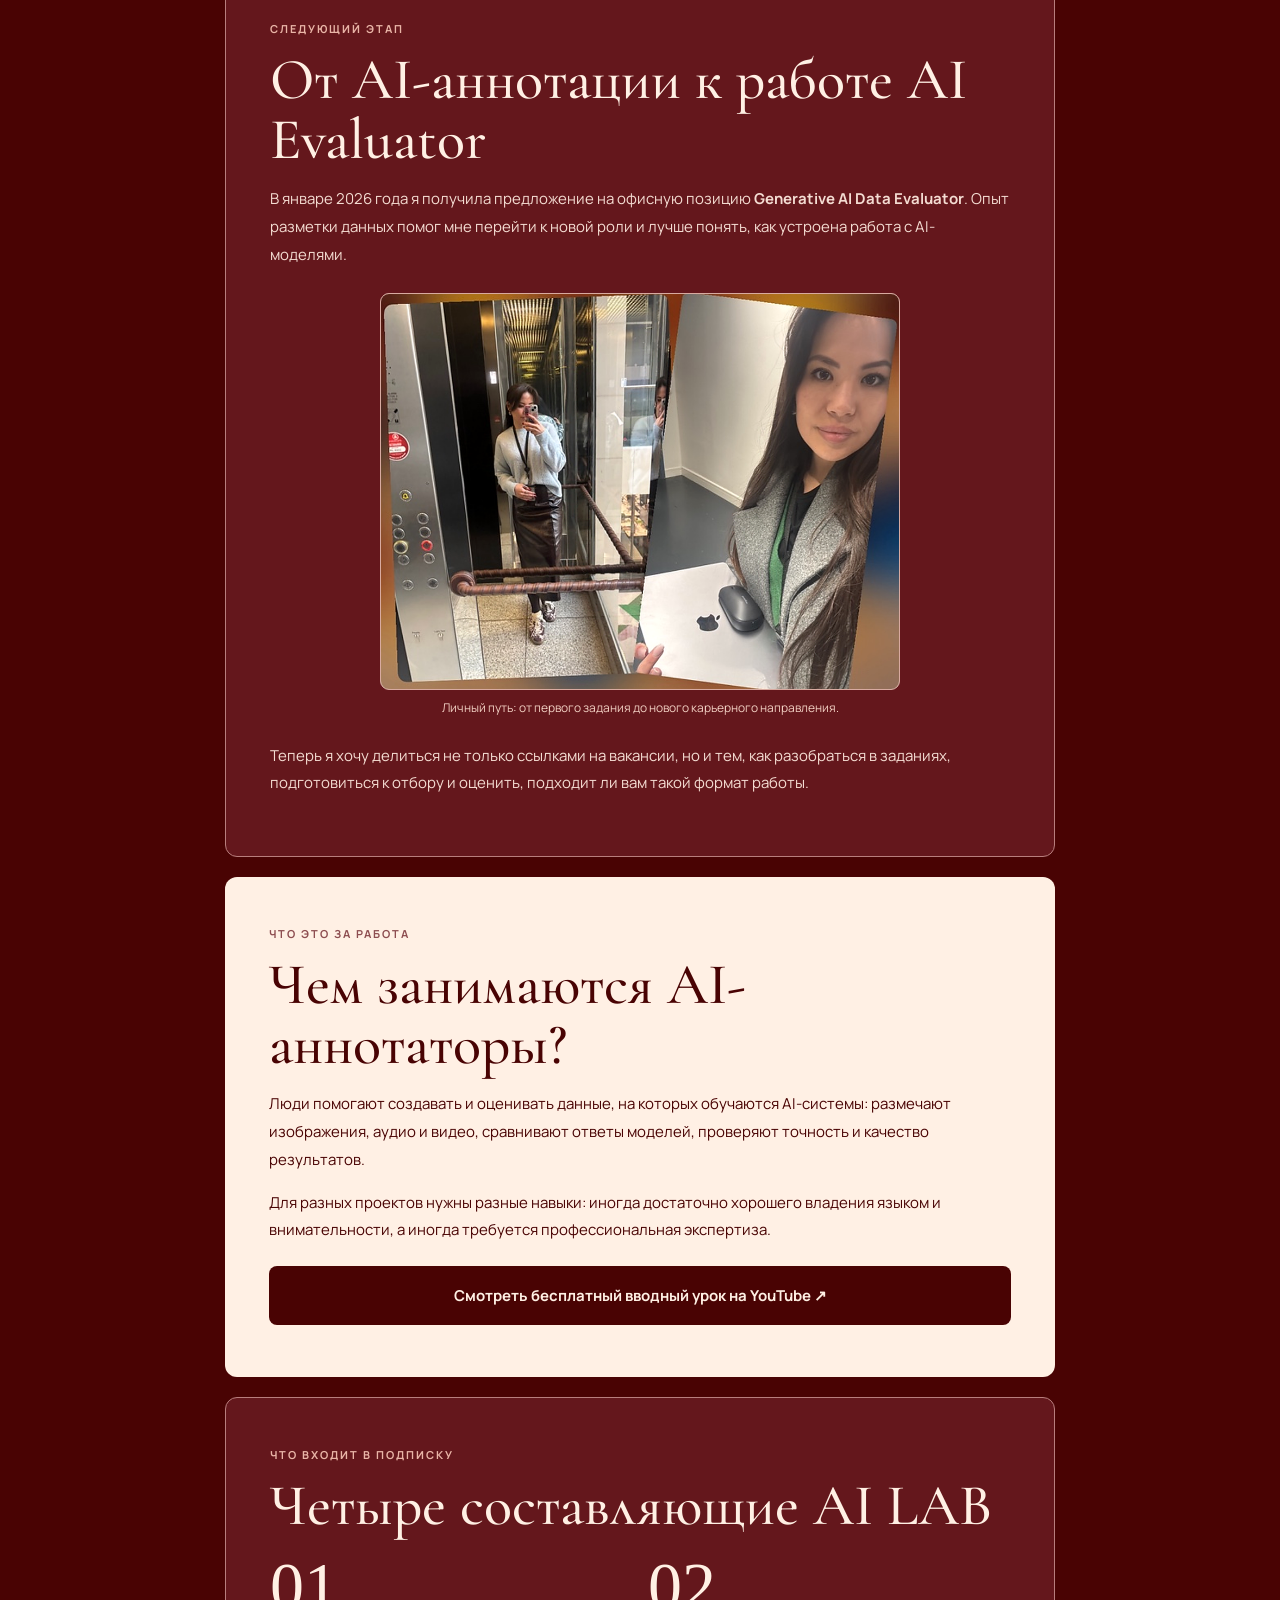
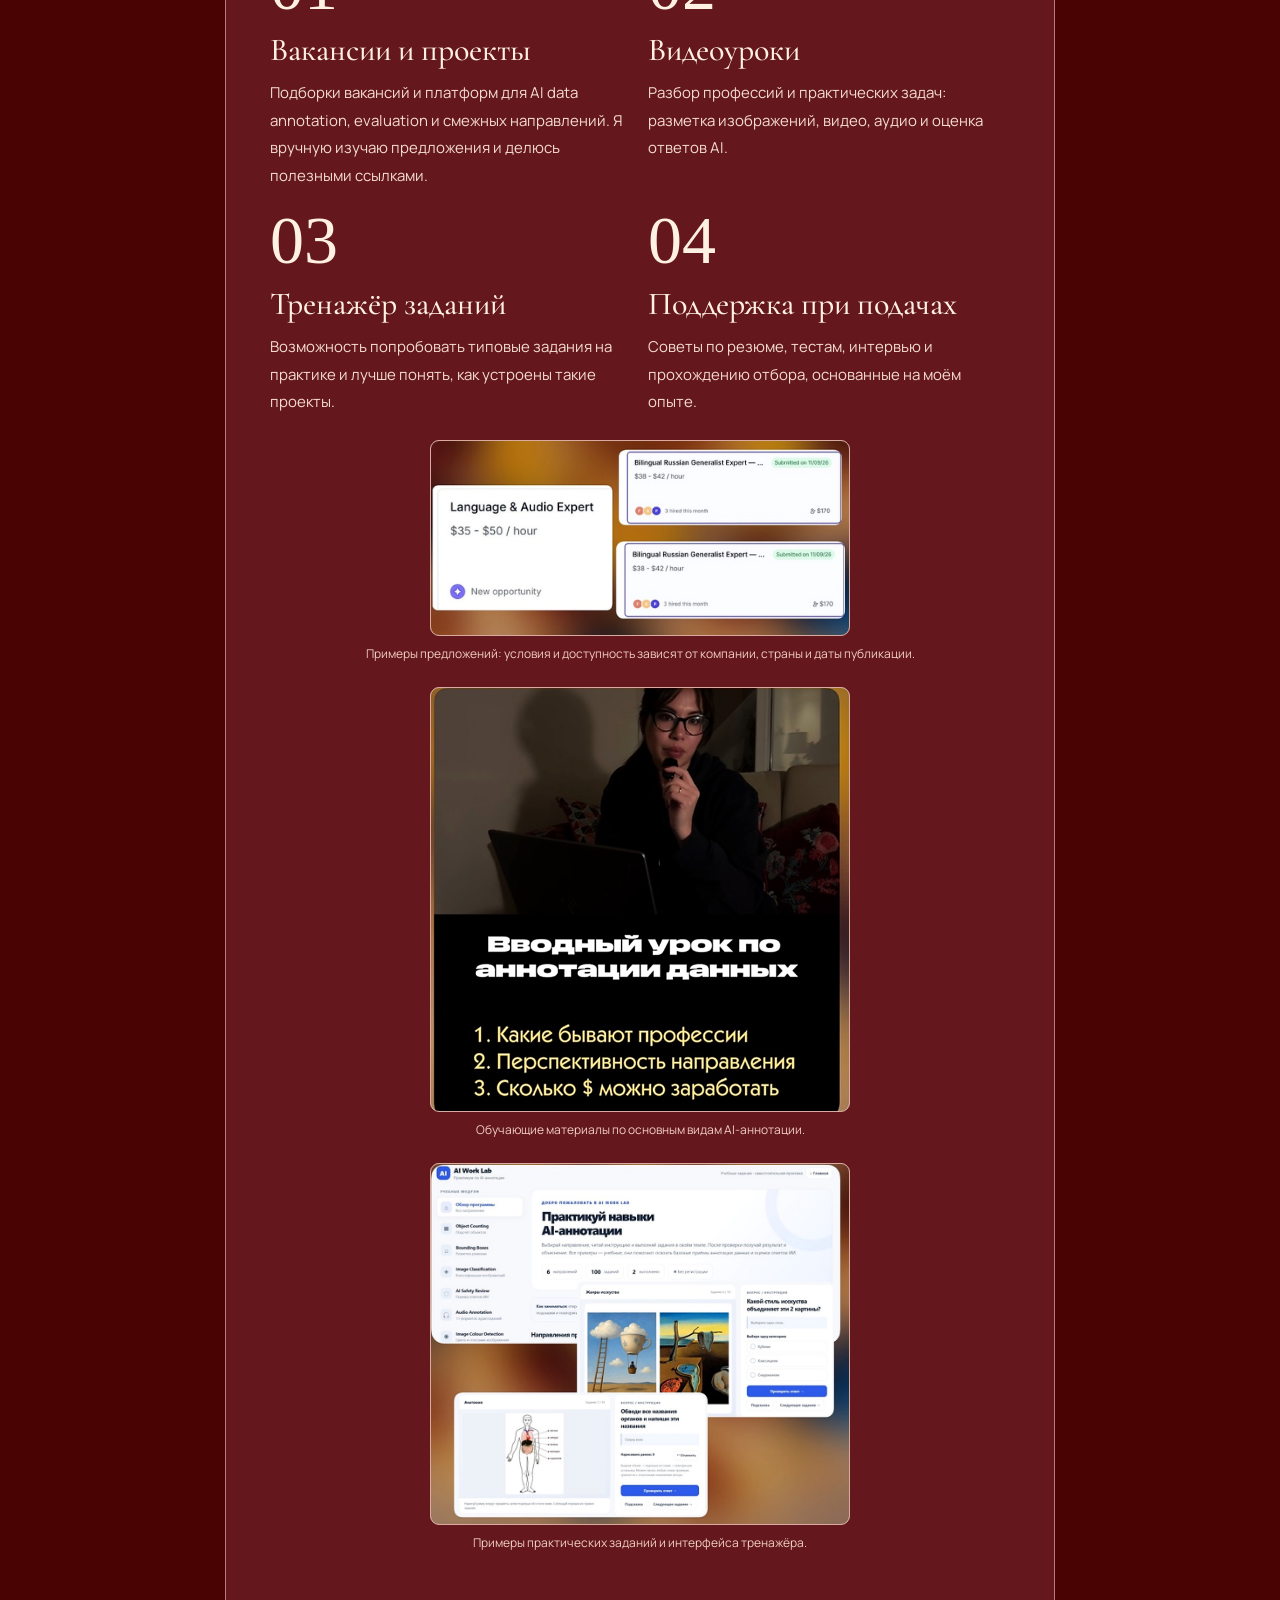
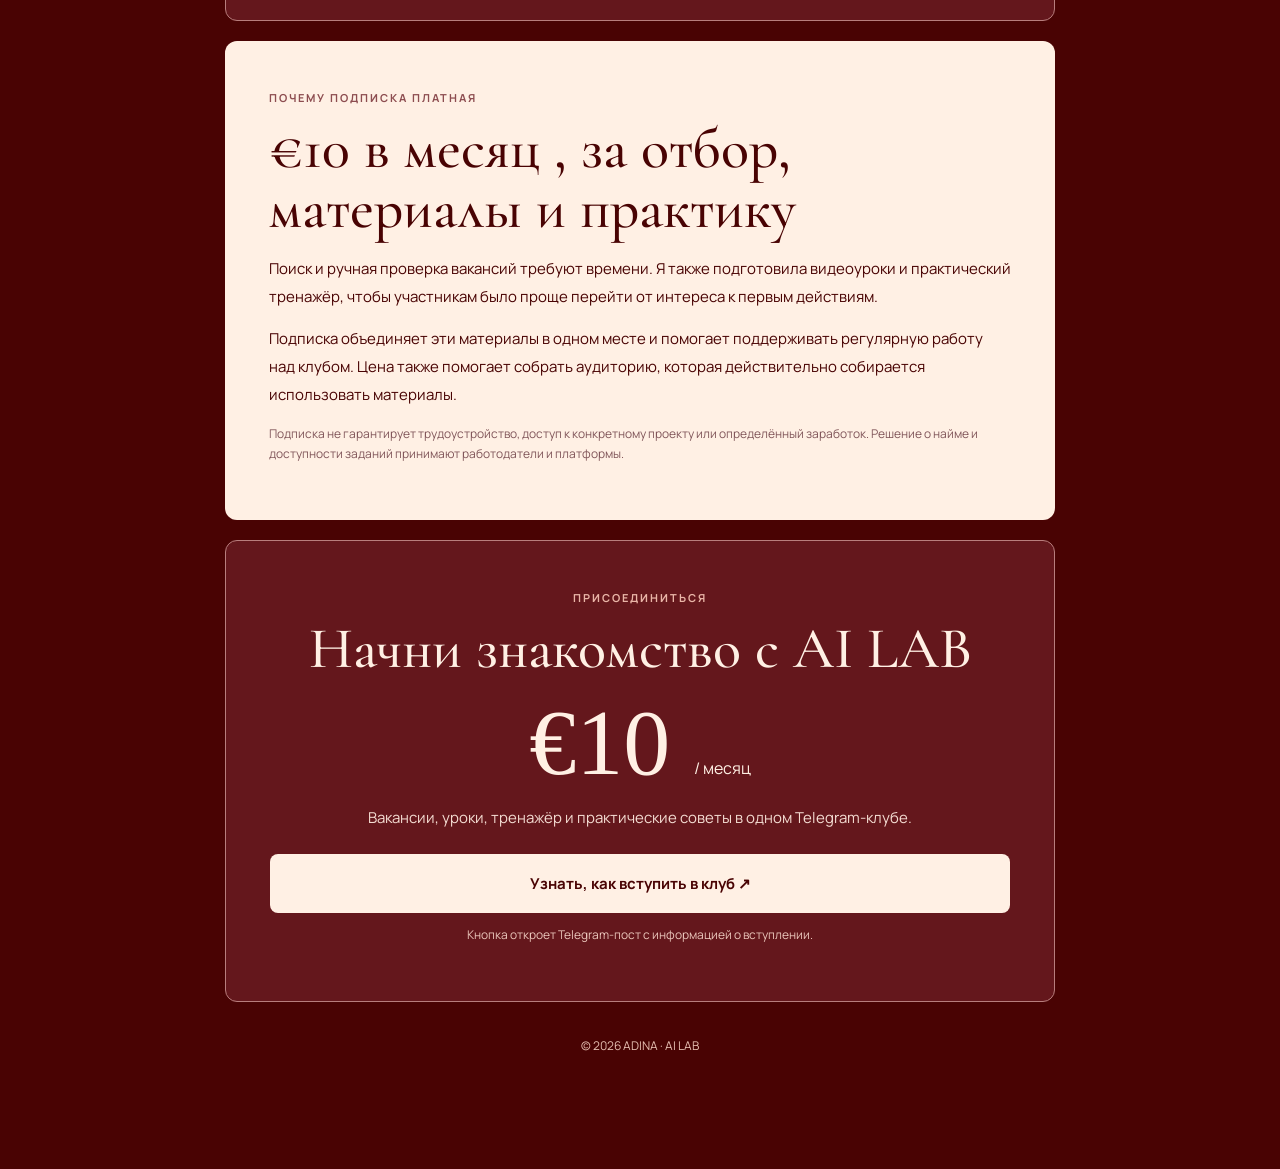
==== commit 957d9a38: "Refresh AI LAB images after high-resolution enhancement" ====
--- a/club.html
+++ b/club.html
@@ -1,7 +1,7 @@
 <!doctype html><html lang="ru"><head><meta charset="utf-8"><meta name="viewport" content="width=device-width,initial-scale=1"><meta name="theme-color" content="#490303"><meta name="description" content="AI LAB: закрытый Telegram-клуб с вакансиями в AI-аннотации, видеоуроками, практическими заданиями и поддержкой при подаче заявок. €10 в месяц."><title>AI LAB , клуб AI-вакансий | ADINA</title><link rel="stylesheet" href="style.css"></head><body><main class="shell club-shell"><a class="back" href="index.html">← Вернуться на главную</a><div class="topline product-topline">ADINA · работа с искусственным интеллектом</div><header class="club-hero"><div class="club-kicker">Закрытый Telegram-клуб</div><h1 class="club-heading">AI LAB</h1><div class="club-sub">От первых заданий до реальных откликов на AI-проекты</div><p class="club-intro">Вакансии, обучение и практика для тех, кто хочет разобраться в AI data annotation и попробовать себя в проектах по обучению искусственного интеллекта.</p><a class="cta" href="#inside">Узнать, что внутри ↓</a></header>
-<section class="club-panel"><span class="club-label">Моя история</span><h2>Всё началось с одного часа</h2><p>В прошлом году я случайно попала на проект Outlier по разметке данных для обучения нейросетей. Сначала я даже сомневалась, что это настоящая работа. Решила попробовать всего один час и дождаться первой выплаты.</p><figure class="club-figure"><img class="club-image" src="assets/first-payment.png" alt="Скриншот первого платежа от Outlier на 32,85 доллара" loading="lazy"><figcaption>Моя первая выплата: $32,85. Это был небольшой, но важный первый шаг.</figcaption></figure><p>После первой оплаты я стала уделять проектам больше времени. Так я поняла, что AI-аннотация может стать реальным источником дополнительного дохода.</p><figure class="club-figure"><img class="club-image" src="assets/earnings.png" alt="Скриншот истории выплат по проектам Outlier" loading="lazy"><figcaption>Пример моих выплат за отдельные недели. Это мой личный опыт, а не обещание аналогичного заработка.</figcaption></figure></section>
-<section class="club-panel dark"><span class="club-label">Следующий этап</span><h2>От AI-аннотации к работе AI Evaluator</h2><p>В январе 2026 года я получила предложение на офисную позицию <strong>Generative AI Data Evaluator</strong>. Опыт разметки данных помог мне перейти к новой роли и лучше понять, как устроена работа с AI-моделями.</p><figure class="club-figure"><img class="club-image photo" src="assets/career.png" alt="Фотографии Адины, связанные с её профессиональным опытом" loading="lazy"><figcaption>Личный путь: от первого задания до нового карьерного направления.</figcaption></figure><p>Теперь я хочу делиться не только ссылками на вакансии, но и тем, как разобраться в заданиях, подготовиться к отбору и оценить, подходит ли вам такой формат работы.</p></section>
+<section class="club-panel"><span class="club-label">Моя история</span><h2>Всё началось с одного часа</h2><p>В прошлом году я случайно попала на проект Outlier по разметке данных для обучения нейросетей. Сначала я даже сомневалась, что это настоящая работа. Решила попробовать всего один час и дождаться первой выплаты.</p><figure class="club-figure"><img class="club-image" src="assets/first-payment.png?v=sharp-20261120" alt="Скриншот первого платежа от Outlier на 32,85 доллара" loading="lazy"><figcaption>Моя первая выплата: $32,85. Это был небольшой, но важный первый шаг.</figcaption></figure><p>После первой оплаты я стала уделять проектам больше времени. Так я поняла, что AI-аннотация может стать реальным источником дополнительного дохода.</p><figure class="club-figure"><img class="club-image" src="assets/earnings.png?v=sharp-20261120" alt="Скриншот истории выплат по проектам Outlier" loading="lazy"><figcaption>Пример моих выплат за отдельные недели. Это мой личный опыт, а не обещание аналогичного заработка.</figcaption></figure></section>
+<section class="club-panel dark"><span class="club-label">Следующий этап</span><h2>От AI-аннотации к работе AI Evaluator</h2><p>В январе 2026 года я получила предложение на офисную позицию <strong>Generative AI Data Evaluator</strong>. Опыт разметки данных помог мне перейти к новой роли и лучше понять, как устроена работа с AI-моделями.</p><figure class="club-figure"><img class="club-image photo" src="assets/career.png?v=sharp-20261120" alt="Фотографии Адины, связанные с её профессиональным опытом" loading="lazy"><figcaption>Личный путь: от первого задания до нового карьерного направления.</figcaption></figure><p>Теперь я хочу делиться не только ссылками на вакансии, но и тем, как разобраться в заданиях, подготовиться к отбору и оценить, подходит ли вам такой формат работы.</p></section>
 <section class="club-panel"><span class="club-label">Что это за работа</span><h2>Чем занимаются AI-аннотаторы?</h2><p>Люди помогают создавать и оценивать данные, на которых обучаются AI-системы: размечают изображения, аудио и видео, сравнивают ответы моделей, проверяют точность и качество результатов.</p><p>Для разных проектов нужны разные навыки: иногда достаточно хорошего владения языком и внимательности, а иногда требуется профессиональная экспертиза.</p><a class="club-button" href="https://youtu.be/3Psw8o1p6Ek?is=a_5B0WidxgVkuYPZ" target="_blank" rel="noopener noreferrer">Смотреть бесплатный вводный урок на YouTube ↗</a></section>
-<section id="inside" class="club-panel dark"><span class="club-label">Что входит в подписку</span><h2>Четыре составляющие AI LAB</h2><div class="club-steps"><div><div class="club-number">01</div><h3>Вакансии и проекты</h3><p>Подборки вакансий и платформ для AI data annotation, evaluation и смежных направлений. Я вручную изучаю предложения и делюсь полезными ссылками.</p></div><div><div class="club-number">02</div><h3>Видеоуроки</h3><p>Разбор профессий и практических задач: разметка изображений, видео, аудио и оценка ответов AI.</p></div><div><div class="club-number">03</div><h3>Тренажёр заданий</h3><p>Возможность попробовать типовые задания на практике и лучше понять, как устроены такие проекты.</p></div><div><div class="club-number">04</div><h3>Поддержка при подачах</h3><p>Советы по резюме, тестам, интервью и прохождению отбора, основанные на моём опыте.</p></div></div><figure class="club-figure"><img class="club-image" src="assets/jobs.png" alt="Примеры AI-вакансий с указанными ставками" loading="lazy"><figcaption>Примеры предложений: условия и доступность зависят от компании, страны и даты публикации.</figcaption></figure><figure class="club-figure"><img class="club-image" src="assets/lessons.png" alt="Пример учебного материала по AI-аннотации" loading="lazy"><figcaption>Обучающие материалы по основным видам AI-аннотации.</figcaption></figure><figure class="club-figure"><img class="club-image" src="assets/practice.png" alt="Пример интерфейса практического тренажёра AI-аннотации" loading="lazy"><figcaption>Примеры практических заданий и интерфейса тренажёра.</figcaption></figure></section>
+<section id="inside" class="club-panel dark"><span class="club-label">Что входит в подписку</span><h2>Четыре составляющие AI LAB</h2><div class="club-steps"><div><div class="club-number">01</div><h3>Вакансии и проекты</h3><p>Подборки вакансий и платформ для AI data annotation, evaluation и смежных направлений. Я вручную изучаю предложения и делюсь полезными ссылками.</p></div><div><div class="club-number">02</div><h3>Видеоуроки</h3><p>Разбор профессий и практических задач: разметка изображений, видео, аудио и оценка ответов AI.</p></div><div><div class="club-number">03</div><h3>Тренажёр заданий</h3><p>Возможность попробовать типовые задания на практике и лучше понять, как устроены такие проекты.</p></div><div><div class="club-number">04</div><h3>Поддержка при подачах</h3><p>Советы по резюме, тестам, интервью и прохождению отбора, основанные на моём опыте.</p></div></div><figure class="club-figure"><img class="club-image" src="assets/jobs.png?v=sharp-20261120" alt="Примеры AI-вакансий с указанными ставками" loading="lazy"><figcaption>Примеры предложений: условия и доступность зависят от компании, страны и даты публикации.</figcaption></figure><figure class="club-figure"><img class="club-image" src="assets/lessons.png?v=sharp-20261120" alt="Пример учебного материала по AI-аннотации" loading="lazy"><figcaption>Обучающие материалы по основным видам AI-аннотации.</figcaption></figure><figure class="club-figure"><img class="club-image" src="assets/practice.png?v=sharp-20261120" alt="Пример интерфейса практического тренажёра AI-аннотации" loading="lazy"><figcaption>Примеры практических заданий и интерфейса тренажёра.</figcaption></figure></section>
 <section class="club-panel"><span class="club-label">Почему подписка платная</span><h2>€10 в месяц , за отбор, материалы и практику</h2><p>Поиск и ручная проверка вакансий требуют времени. Я также подготовила видеоуроки и практический тренажёр, чтобы участникам было проще перейти от интереса к первым действиям.</p><p>Подписка объединяет эти материалы в одном месте и помогает поддерживать регулярную работу над клубом. Цена также помогает собрать аудиторию, которая действительно собирается использовать материалы.</p><p class="club-disclaimer">Подписка не гарантирует трудоустройство, доступ к конкретному проекту или определённый заработок. Решение о найме и доступности заданий принимают работодатели и платформы.</p></section>
 <section class="club-panel dark" id="join" style="text-align:center"><span class="club-label">Присоединиться</span><h2>Начни знакомство с AI LAB</h2><div class="club-price">€10 <small>/ месяц</small></div><p>Вакансии, уроки, тренажёр и практические советы в одном Telegram-клубе.</p><a class="club-button light" href="https://t.me/adinayesimova/92" target="_blank" rel="noopener noreferrer">Узнать, как вступить в клуб ↗</a><p class="club-disclaimer">Кнопка откроет Telegram-пост с информацией о вступлении.</p></section><footer class="club-footer">© <span id="year"></span> ADINA · AI LAB</footer></main><script>document.getElementById('year').textContent=new Date().getFullYear()</script></body></html>
--- a/style.css
+++ b/style.css
@@ -55,3 +55,9 @@
 .club-image{width:auto;max-width:100%;max-height:none;height:auto;margin:20px auto 5px;object-fit:contain}
 .club-image.photo{max-height:none;object-fit:contain}
 @media(max-width:620px){.club-image{max-height:none}}
+
+/* v14: keep cropped screenshots compact and crisp on high-density displays */
+.club-figure{max-width:100%;margin:24px auto;text-align:center}
+.club-figure .club-image{display:block;width:auto;max-width:min(100%,420px);height:auto;max-height:none;margin:16px auto 6px;object-fit:contain;image-rendering:auto}
+.club-figure .club-image.photo{max-width:min(100%,520px);object-fit:contain}
+@media(max-width:620px){.club-figure .club-image{max-width:min(100%,360px)}.club-figure .club-image.photo{max-width:100%}}
